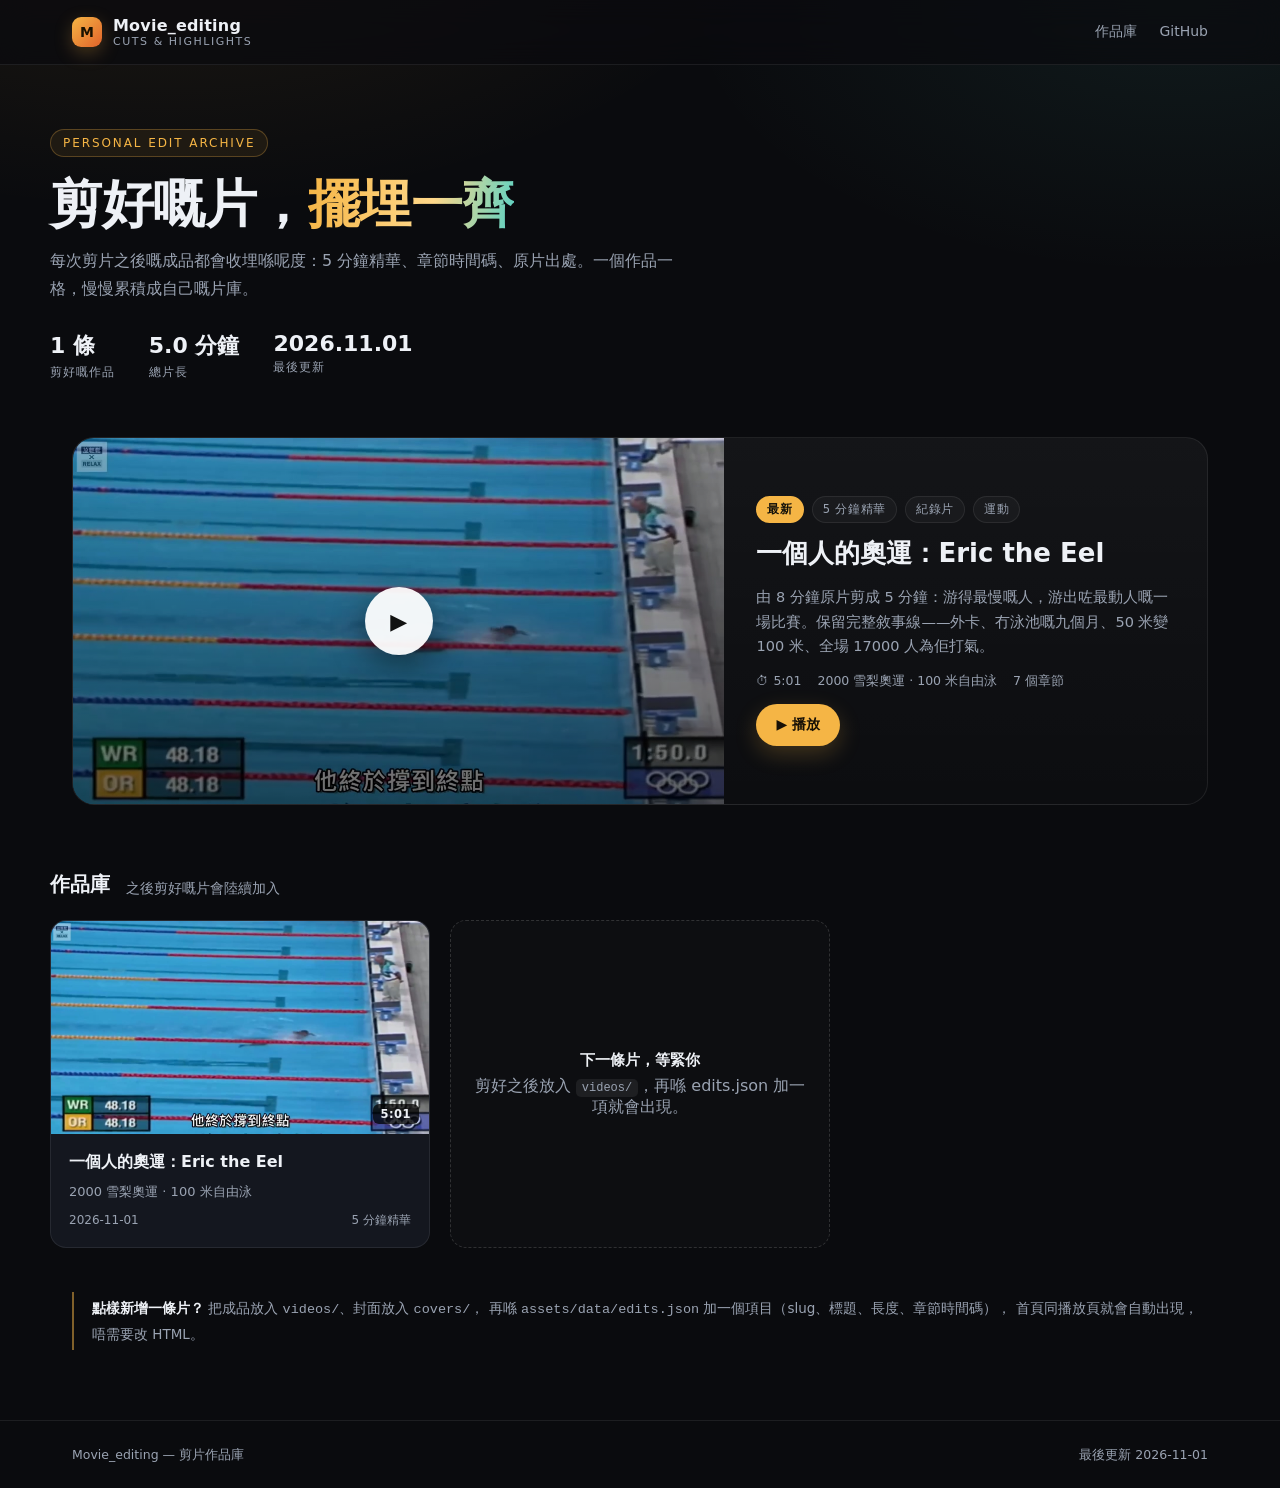
==== index.html @ 8bab9d91 "Movie_editing：剪片作品庫 + Eric the Eel 5 分鐘精華 - 由 8:07 原片剪成 5:01（18 段，落刀位對齊旁白／字幕句子） - 首頁：作品卡 + 精選大圖，資料由 " ====
<!DOCTYPE html>
<html lang="zh-Hant-HK">
<head>
<meta charset="utf-8">
<meta name="viewport" content="width=device-width, initial-scale=1">
<title>Movie_editing · 剪片作品庫</title>
<meta name="description" content="剪片作品庫：每次剪片之後嘅成品，5 分鐘精華、章節時間碼、原片出處。">
<link rel="preconnect" href="https://fonts.googleapis.com">
<link rel="icon" href="assets/favicon.svg" type="image/svg+xml">
<link rel="stylesheet" href="assets/css/site.css">
</head>
<body>

<header class="site">
  <div class="wrap site-inner">
    <a class="brand" href="index.html">
      <span class="logo">M</span>
      <span>Movie_editing<small>cuts &amp; highlights</small></span>
    </a>
    <nav class="site">
      <a href="#library">作品庫</a>
      <a href="https://github.com" id="repoLink" target="_blank" rel="noopener">GitHub</a>
    </nav>
  </div>
</header>

<main>
  <div class="wrap hero">
    <span class="eyebrow">Personal edit archive</span>
    <h1>剪好嘅片，<span>擺埋一齊</span></h1>
    <p class="lede" id="lede">每次剪片之後嘅成品都會收埋喺呢度。</p>
    <div class="hero-stats" id="stats"></div>
  </div>

  <div class="wrap">
    <div class="feature" id="feature"></div>
  </div>

  <section class="block wrap" id="library">
    <div class="block-head">
      <h3>作品庫</h3>
      <p id="libraryNote">按時間倒序排列</p>
    </div>
    <div class="cards" id="cards"></div>
  </section>

  <div class="wrap" style="padding-bottom:70px">
    <div class="notes">
      <b>點樣新增一條片？</b> 把成品放入 <code>videos/</code>、封面放入 <code>covers/</code>，
      再喺 <code>assets/data/edits.json</code> 加一個項目（slug、標題、長度、章節時間碼），
      首頁同播放頁就會自動出現，唔需要改 HTML。
    </div>
  </div>
</main>

<footer class="site">
  <div class="wrap">
    <span>Movie_editing — 剪片作品庫</span>
    <span id="updated"></span>
  </div>
</footer>

<script src="assets/js/app.js"></script>
</body>
</html>
---- assets/css/site.css ----
/* Movie_editing — 剪片作品庫 */
:root{
  --bg:#0a0b0e;
  --bg-2:#101218;
  --panel:#14171f;
  --panel-2:#1b1f29;
  --line:rgba(255,255,255,.08);
  --text:#eef1f6;
  --muted:#9aa3b2;
  --accent:#f5b545;
  --accent-2:#5ad1c4;
  --radius:16px;
}
*{box-sizing:border-box}
html,body{margin:0;padding:0}
body{
  background:
    radial-gradient(1100px 600px at 12% -10%, rgba(245,181,69,.10), transparent 60%),
    radial-gradient(900px 500px at 92% 0%, rgba(90,209,196,.08), transparent 55%),
    var(--bg);
  color:var(--text);
  font-family:"Noto Sans TC","PingFang TC","Hiragino Sans GB","Microsoft JhengHei",system-ui,-apple-system,"Segoe UI",sans-serif;
  -webkit-font-smoothing:antialiased;
  min-height:100vh;
}
a{color:inherit;text-decoration:none}
.wrap{max-width:1180px;margin:0 auto;padding:0 22px}

/* ---------- header ---------- */
header.site{
  position:sticky;top:0;z-index:40;
  backdrop-filter:blur(14px);
  background:rgba(10,11,14,.72);
  border-bottom:1px solid var(--line);
}
.site-inner{display:flex;align-items:center;gap:18px;height:64px}
.brand{display:flex;align-items:center;gap:11px;font-weight:700;letter-spacing:.2px}
.brand .logo{
  width:30px;height:30px;border-radius:9px;
  background:linear-gradient(135deg,var(--accent),#e0632a);
  display:grid;place-items:center;color:#191100;font-size:14px;font-weight:900;
  box-shadow:0 6px 18px rgba(245,181,69,.25);
}
.brand small{display:block;font-weight:400;font-size:11px;color:var(--muted);letter-spacing:.14em;text-transform:uppercase}
nav.site{margin-left:auto;display:flex;gap:22px;font-size:14px;color:var(--muted)}
nav.site a:hover{color:var(--text)}

/* ---------- hero ---------- */
.hero{padding:64px 0 30px}
.eyebrow{
  display:inline-flex;align-items:center;gap:8px;
  font-size:12px;letter-spacing:.16em;text-transform:uppercase;
  color:var(--accent);border:1px solid rgba(245,181,69,.28);
  background:rgba(245,181,69,.07);padding:6px 12px;border-radius:999px;
}
.hero h1{
  font-size:clamp(30px,5vw,52px);line-height:1.15;margin:18px 0 12px;
  letter-spacing:-.5px;font-weight:800;
}
.hero h1 span{background:linear-gradient(100deg,var(--accent),#ffd88a 60%,var(--accent-2));-webkit-background-clip:text;background-clip:text;color:transparent}
.hero p.lede{color:var(--muted);font-size:16px;line-height:1.75;max-width:62ch;margin:0}
.hero-stats{display:flex;gap:34px;margin-top:28px;flex-wrap:wrap}
.stat b{display:block;font-size:22px;font-weight:750}
.stat span{font-size:12px;color:var(--muted);letter-spacing:.08em}

/* ---------- featured ---------- */
.feature{
  margin:26px 0 10px;border:1px solid var(--line);border-radius:22px;overflow:hidden;
  background:linear-gradient(180deg,rgba(255,255,255,.045),rgba(255,255,255,.012));
}
.feature-grid{display:grid;grid-template-columns:1.35fr 1fr;gap:0}
.feature-media{position:relative;background:#000;aspect-ratio:16/9}
.feature-media img{width:100%;height:100%;object-fit:cover;display:block;opacity:.92}
.feature-media .play{
  position:absolute;inset:0;display:grid;place-items:center;cursor:pointer;
  background:linear-gradient(180deg,rgba(0,0,0,.05),rgba(0,0,0,.55));
  transition:background .2s;
}
.feature-media .play:hover{background:linear-gradient(180deg,rgba(0,0,0,0),rgba(0,0,0,.42))}
.play-btn{
  width:68px;height:68px;border-radius:50%;display:grid;place-items:center;
  background:rgba(255,255,255,.94);color:#111;font-size:22px;
  box-shadow:0 10px 34px rgba(0,0,0,.45);transition:transform .18s;
}
.feature-media .play:hover .play-btn{transform:scale(1.07)}
.feature-body{padding:30px 32px;display:flex;flex-direction:column;justify-content:center;gap:14px}
.tagrow{display:flex;gap:8px;flex-wrap:wrap}
.tag{
  font-size:11.5px;letter-spacing:.06em;padding:5px 10px;border-radius:999px;
  border:1px solid var(--line);color:var(--muted);background:rgba(255,255,255,.03);
}
.tag.hot{color:#12100a;background:var(--accent);border-color:transparent;font-weight:700}
.feature-body h2{font-size:26px;margin:0;line-height:1.3}
.feature-body p{margin:0;color:var(--muted);line-height:1.7;font-size:14.5px}
.meta-row{display:flex;gap:16px;font-size:12.5px;color:var(--muted);flex-wrap:wrap}
.btn{
  display:inline-flex;align-items:center;gap:9px;align-self:flex-start;
  background:var(--accent);color:#171006;font-weight:750;font-size:14px;
  padding:12px 20px;border-radius:999px;transition:transform .16s,box-shadow .16s;
  box-shadow:0 8px 22px rgba(245,181,69,.22);
}
.btn:hover{transform:translateY(-1px);box-shadow:0 12px 28px rgba(245,181,69,.3)}
.btn.ghost{background:transparent;color:var(--text);border:1px solid var(--line);box-shadow:none;font-weight:600}

/* ---------- grid ---------- */
section.block{padding:56px 0 10px}
.block-head{display:flex;align-items:flex-end;gap:16px;margin-bottom:22px;flex-wrap:wrap}
.block-head h3{font-size:20px;margin:0;font-weight:750}
.block-head p{margin:0;color:var(--muted);font-size:13.5px}
.cards{display:grid;grid-template-columns:repeat(auto-fill,minmax(290px,1fr));gap:20px}
.card{
  border:1px solid var(--line);border-radius:var(--radius);overflow:hidden;
  background:var(--panel);transition:transform .18s,border-color .18s;
  display:flex;flex-direction:column;
}
.card:hover{transform:translateY(-3px);border-color:rgba(245,181,69,.35)}
.card .thumb{position:relative;aspect-ratio:16/9;background:#000}
.card .thumb img{width:100%;height:100%;object-fit:cover;display:block}
.card .dur{
  position:absolute;right:10px;bottom:10px;font-size:11.5px;font-weight:700;
  background:rgba(0,0,0,.75);padding:3px 8px;border-radius:6px;letter-spacing:.04em;
}
.card .body{padding:16px 18px 18px;display:flex;flex-direction:column;gap:9px;flex:1}
.card h4{margin:0;font-size:16px;line-height:1.45}
.card .desc{margin:0;font-size:13px;color:var(--muted);line-height:1.6;flex:1}
.card .foot{display:flex;justify-content:space-between;align-items:center;font-size:12px;color:var(--muted)}
.placeholder{
  border:1px dashed rgba(255,255,255,.14);border-radius:var(--radius);
  display:grid;place-items:center;text-align:center;padding:34px 22px;color:var(--muted);
  background:rgba(255,255,255,.015);min-height:210px;
}
.placeholder b{display:block;color:var(--text);margin-bottom:6px;font-size:14.5px}
.placeholder code{background:rgba(255,255,255,.07);padding:2px 6px;border-radius:5px;font-size:12px}

/* ---------- watch page ---------- */
.watch{padding:30px 0 80px}
.player-shell{
  border:1px solid var(--line);border-radius:20px;overflow:hidden;background:#000;
  box-shadow:0 30px 70px rgba(0,0,0,.5);
}
video{width:100%;display:block;aspect-ratio:16/9;background:#000}
.watch-grid{display:grid;grid-template-columns:1fr 320px;gap:28px;margin-top:28px;align-items:start}
.watch-info h1{font-size:26px;margin:0 0 10px}
.watch-info p{color:var(--muted);line-height:1.75;font-size:14.5px}
.chapters{border:1px solid var(--line);border-radius:var(--radius);background:var(--panel);overflow:hidden;position:sticky;top:84px}
.chapters h5{margin:0;padding:14px 16px;font-size:12px;letter-spacing:.14em;text-transform:uppercase;color:var(--muted);border-bottom:1px solid var(--line)}
.chapters ol{list-style:none;margin:0;padding:6px}
.chapters li{
  display:flex;gap:12px;align-items:baseline;padding:10px 12px;border-radius:10px;
  cursor:pointer;font-size:13.5px;color:#cfd6e2;transition:background .14s;
}
.chapters li:hover{background:var(--panel-2)}
.chapters li.active{background:rgba(245,181,69,.13);color:#fff}
.chapters li .cthumb{width:54px;height:32px;object-fit:cover;border-radius:6px;flex:0 0 auto;opacity:.85}
.chapters li{align-items:center}
.chapters li .ts{font-variant-numeric:tabular-nums;color:var(--accent);font-size:12px;min-width:42px}
.notes{margin-top:34px;border-left:2px solid rgba(245,181,69,.5);padding:4px 0 4px 18px;color:var(--muted);font-size:13.5px;line-height:1.8}
.notes b{color:var(--text)}

footer.site{border-top:1px solid var(--line);padding:26px 0;color:var(--muted);font-size:12.5px}
footer.site .wrap{display:flex;justify-content:space-between;gap:14px;flex-wrap:wrap}

@media (max-width:900px){
  .feature-grid{grid-template-columns:1fr}
  .watch-grid{grid-template-columns:1fr}
  .chapters{position:static}
  .hero{padding:40px 0 18px}
  nav.site{display:none}
}
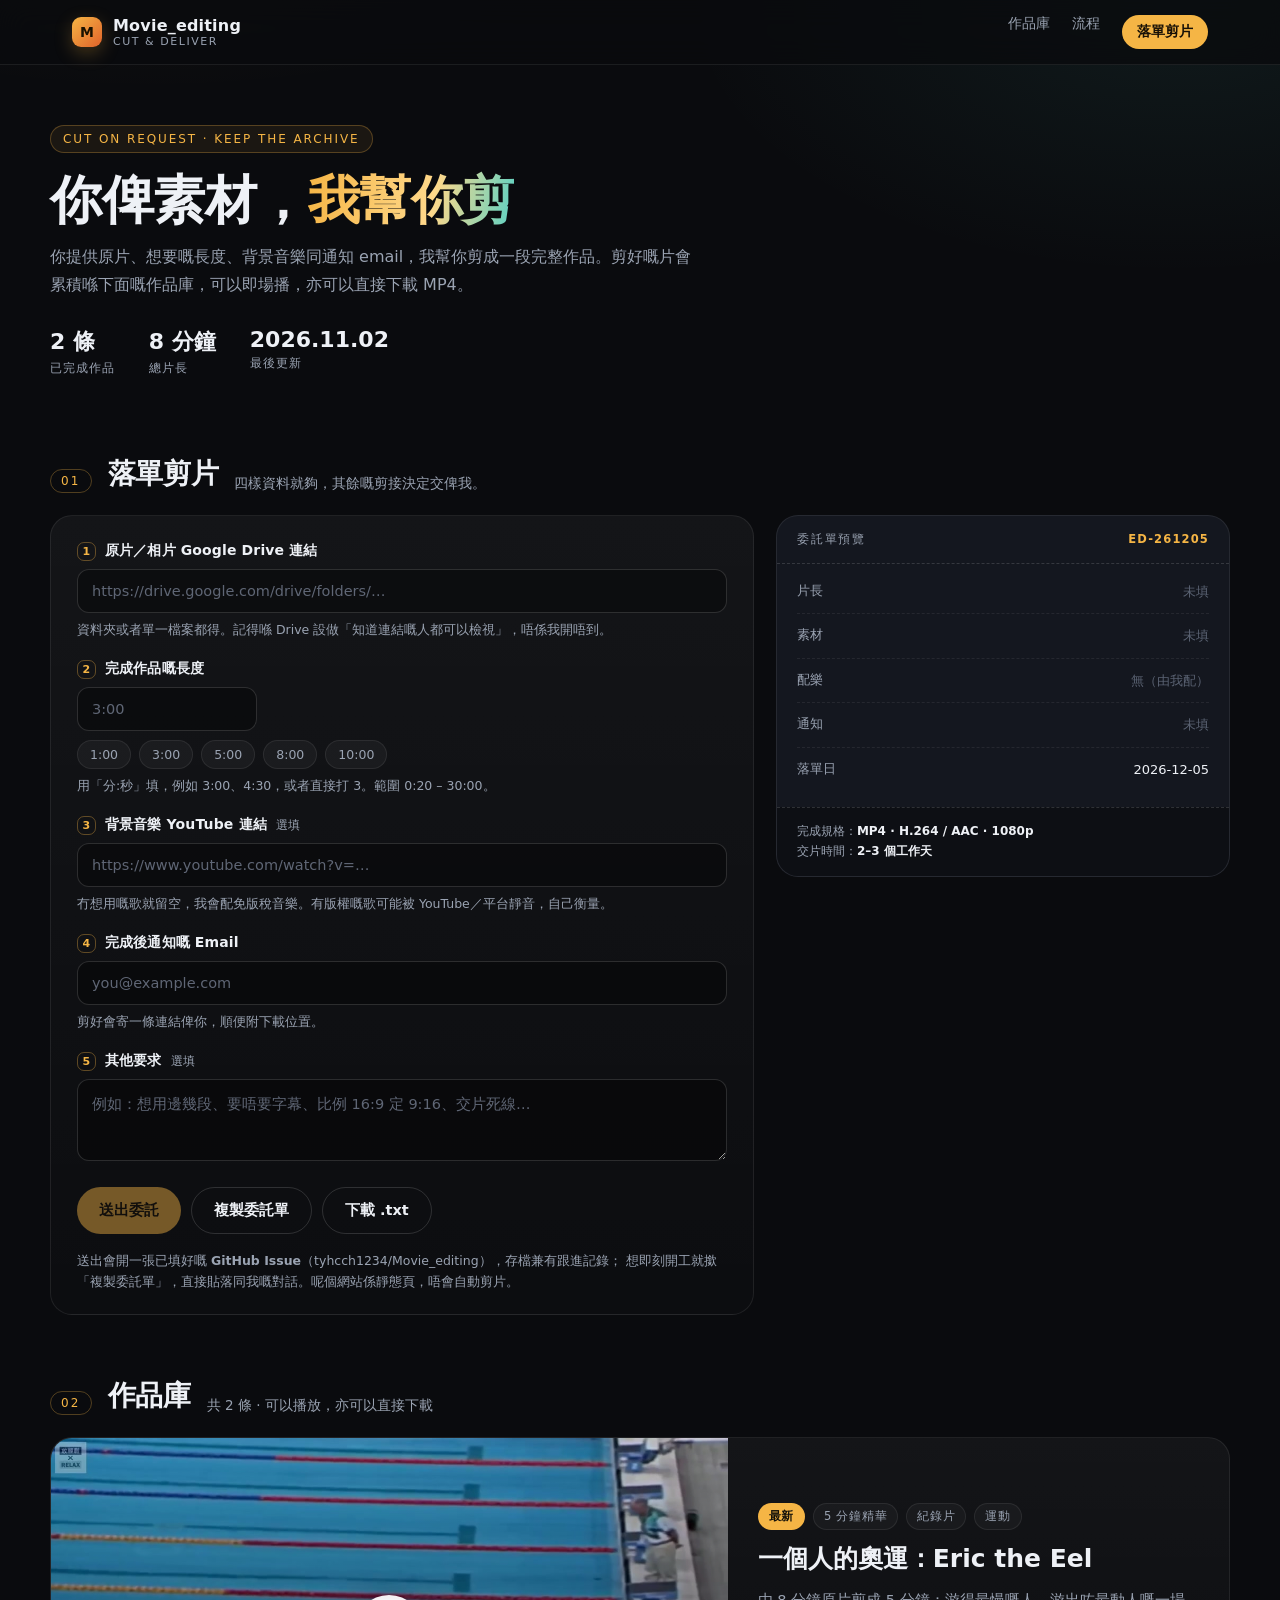
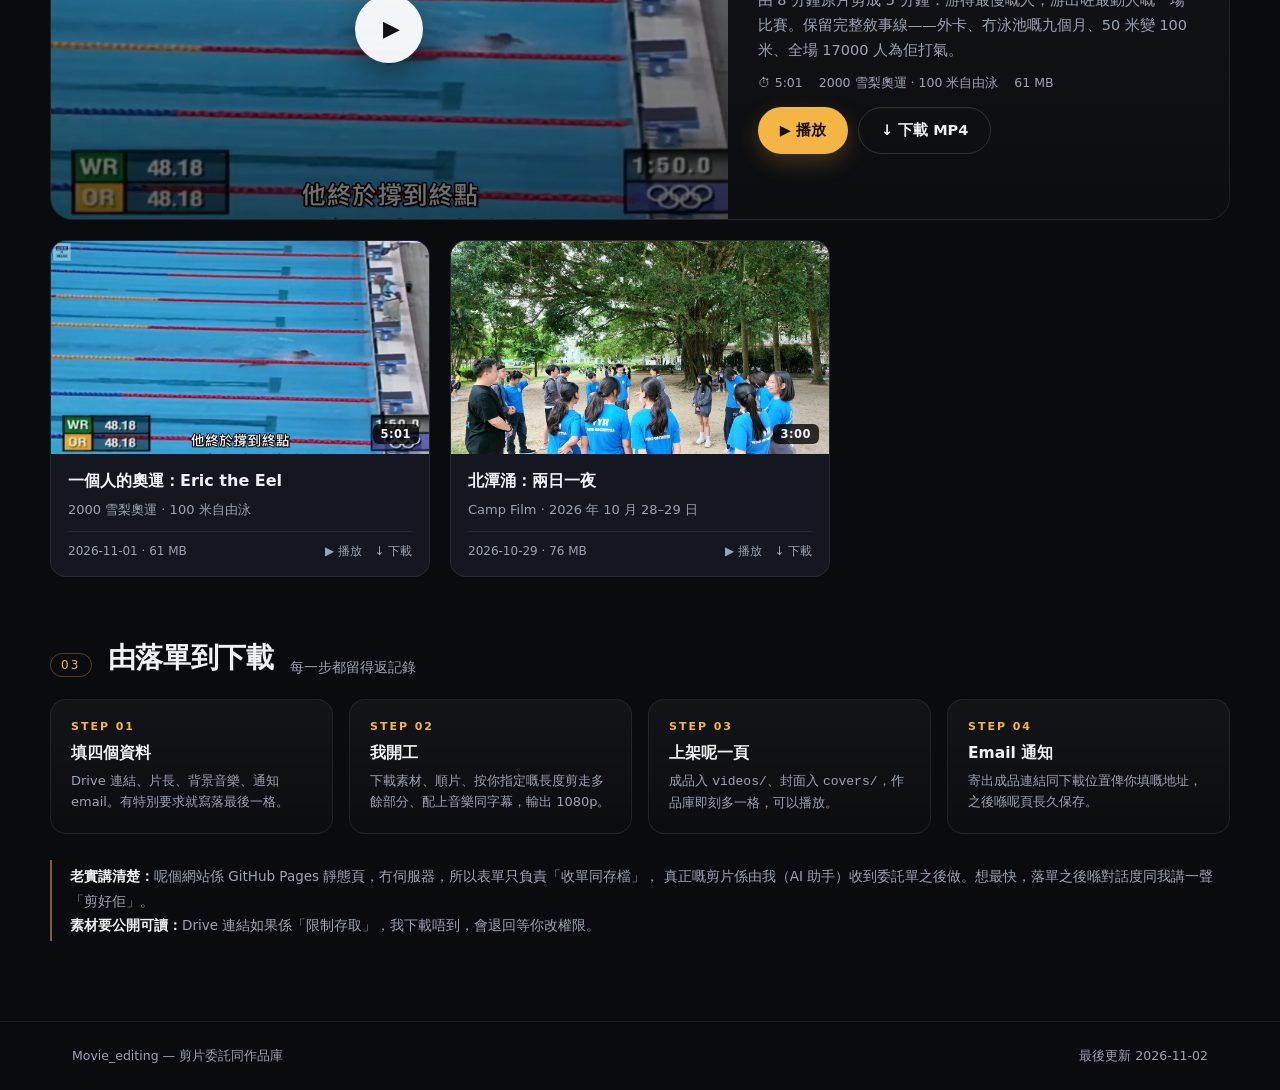
==== commit 6a30ad51: "Rebuild as a cut-request site: order form (Drive / length / BGM / email), archive with downloads - 首" ====
--- a/index.html
+++ b/index.html
@@ -3,9 +3,8 @@
 <head>
 <meta charset="utf-8">
 <meta name="viewport" content="width=device-width, initial-scale=1">
-<title>Movie_editing · 剪片作品庫</title>
-<meta name="description" content="剪片作品庫：每次剪片之後嘅成品，5 分鐘精華、章節時間碼、原片出處。">
-<link rel="preconnect" href="https://fonts.googleapis.com">
+<title>Movie_editing · 剪片委託同作品庫</title>
+<meta name="description" content="填四個資料就落單：原片 Google Drive 連結、想要嘅片長、背景音樂 YouTube 連結、通知 email。剪好嘅作品全部放喺呢度，即場播、直接下載。">
 <link rel="icon" href="assets/favicon.svg" type="image/svg+xml">
 <link rel="stylesheet" href="assets/css/site.css">
 </head>
@@ -15,51 +14,163 @@
   <div class="wrap site-inner">
     <a class="brand" href="index.html">
       <span class="logo">M</span>
-      <span>Movie_editing<small>cuts &amp; highlights</small></span>
+      <span>Movie_editing<small>cut &amp; deliver</small></span>
     </a>
     <nav class="site">
       <a href="#library">作品庫</a>
-      <a href="https://github.com" id="repoLink" target="_blank" rel="noopener">GitHub</a>
+      <a href="#how">流程</a>
+      <a class="cta" href="#request">落單剪片</a>
     </nav>
   </div>
 </header>
 
 <main>
   <div class="wrap hero">
-    <span class="eyebrow">Personal edit archive</span>
-    <h1>剪好嘅片，<span>擺埋一齊</span></h1>
-    <p class="lede" id="lede">每次剪片之後嘅成品都會收埋喺呢度。</p>
+    <span class="eyebrow">Cut on request · keep the archive</span>
+    <h1>你俾素材，<span>我幫你剪</span></h1>
+    <p class="lede" id="lede">你提供原片、想要嘅長度、背景音樂同通知 email，我幫你剪成一段完整作品。剪好嘅片會累積喺下面嘅作品庫，可以即場播，亦可以直接下載 MP4。</p>
     <div class="hero-stats" id="stats"></div>
   </div>
 
-  <div class="wrap">
-    <div class="feature" id="feature"></div>
-  </div>
+  <!-- ============ 1. 委託表單 ============ -->
+  <section class="block wrap" id="request">
+    <div class="block-head">
+      <span class="head-num">01</span>
+      <h2>落單剪片</h2>
+      <p>四樣資料就夠，其餘嘅剪接決定交俾我。</p>
+    </div>
 
+    <div class="order">
+      <form class="form-card" id="orderForm" novalidate>
+        <div class="field">
+          <label for="drive"><span class="num">1</span>原片／相片 Google Drive 連結</label>
+          <input type="url" id="drive" name="drive" inputmode="url" autocomplete="off"
+                 placeholder="https://drive.google.com/drive/folders/…">
+          <p class="hint" id="driveHint">資料夾或者單一檔案都得。記得喺 Drive 設做「知道連結嘅人都可以檢視」，唔係我開唔到。</p>
+        </div>
+
+        <div class="field">
+          <label for="duration"><span class="num">2</span>完成作品嘅長度</label>
+          <input type="text" id="duration" name="duration" inputmode="numeric"
+                 placeholder="3:00" autocomplete="off" style="max-width:180px">
+          <div class="chips" id="durChips">
+            <button type="button" class="chip" data-d="1:00">1:00</button>
+            <button type="button" class="chip" data-d="3:00">3:00</button>
+            <button type="button" class="chip" data-d="5:00">5:00</button>
+            <button type="button" class="chip" data-d="8:00">8:00</button>
+            <button type="button" class="chip" data-d="10:00">10:00</button>
+          </div>
+          <p class="hint" id="durHint">用「分:秒」填，例如 3:00、4:30，或者直接打 3。範圍 0:20 – 30:00。</p>
+        </div>
+
+        <div class="field">
+          <label for="music"><span class="num">3</span>背景音樂 YouTube 連結 <span class="opt">選填</span></label>
+          <input type="url" id="music" name="music" inputmode="url" autocomplete="off"
+                 placeholder="https://www.youtube.com/watch?v=…">
+          <p class="hint" id="musicHint">冇想用嘅歌就留空，我會配免版稅音樂。有版權嘅歌可能被 YouTube／平台靜音，自己衡量。</p>
+        </div>
+
+        <div class="field">
+          <label for="email"><span class="num">4</span>完成後通知嘅 Email</label>
+          <input type="email" id="email" name="email" inputmode="email" autocomplete="email"
+                 placeholder="you@example.com">
+          <p class="hint" id="emailHint">剪好會寄一條連結俾你，順便附下載位置。</p>
+        </div>
+
+        <div class="field">
+          <label for="notes"><span class="num">5</span>其他要求 <span class="opt">選填</span></label>
+          <textarea id="notes" name="notes" placeholder="例如：想用邊幾段、要唔要字幕、比例 16:9 定 9:16、交片死線…"></textarea>
+        </div>
+
+        <div class="form-actions">
+          <button class="btn" type="submit" id="submitBtn">送出委託</button>
+          <button class="btn ghost" type="button" id="copyBtn">複製委託單</button>
+          <button class="btn ghost" type="button" id="saveBtn">下載 .txt</button>
+        </div>
+        <p class="form-note" id="formNote">
+          送出會開一張已填好嘅 <b>GitHub Issue</b>（tyhcch1234/Movie_editing），存檔兼有跟進記錄；
+          想即刻開工就撳「複製委託單」，直接貼落同我嘅對話。呢個網站係靜態頁，唔會自動剪片。
+        </p>
+      </form>
+
+      <aside class="ticket" aria-live="polite">
+        <div class="ticket-head"><span>委託單預覽</span><b id="ticketNo">—</b></div>
+        <div class="ticket-body">
+          <div class="trow"><span class="k">片長</span><span class="v empty" id="tDur">未填</span></div>
+          <div class="trow"><span class="k">素材</span><span class="v empty" id="tDrive">未填</span></div>
+          <div class="trow"><span class="k">配樂</span><span class="v empty" id="tMusic">未填</span></div>
+          <div class="trow"><span class="k">通知</span><span class="v empty" id="tEmail">未填</span></div>
+          <div class="trow"><span class="k">落單日</span><span class="v" id="tDate">—</span></div>
+        </div>
+        <div class="ticket-foot" id="ticketFoot">
+          完成規格：<b>MP4 · H.264 / AAC · 1080p</b><br>
+          交片時間：<b>2–3 個工作天</b>
+        </div>
+      </aside>
+    </div>
+  </section>
+
+  <!-- ============ 2. 作品庫 ============ -->
   <section class="block wrap" id="library">
     <div class="block-head">
-      <h3>作品庫</h3>
-      <p id="libraryNote">按時間倒序排列</p>
+      <span class="head-num">02</span>
+      <h2>作品庫</h2>
+      <p id="libraryNote">剪好嘅片會累積喺度</p>
     </div>
-    <div class="cards" id="cards"></div>
+    <div class="feature" id="feature"></div>
+    <div class="cards" id="cards" style="margin-top:20px"></div>
   </section>
 
-  <div class="wrap" style="padding-bottom:70px">
+  <!-- ============ 3. 流程 ============ -->
+  <section class="block wrap" id="how">
+    <div class="block-head">
+      <span class="head-num">03</span>
+      <h2>由落單到下載</h2>
+      <p>每一步都留得返記錄</p>
+    </div>
+    <div class="steps">
+      <div class="step">
+        <div class="n">STEP 01</div>
+        <h4>填四個資料</h4>
+        <p>Drive 連結、片長、背景音樂、通知 email。有特別要求就寫落最後一格。</p>
+      </div>
+      <div class="step">
+        <div class="n">STEP 02</div>
+        <h4>我開工</h4>
+        <p>下載素材、順片、按你指定嘅長度剪走多餘部分、配上音樂同字幕，輸出 1080p。</p>
+      </div>
+      <div class="step">
+        <div class="n">STEP 03</div>
+        <h4>上架呢一頁</h4>
+        <p>成品入 <code>videos/</code>、封面入 <code>covers/</code>，作品庫即刻多一格，可以播放。</p>
+      </div>
+      <div class="step">
+        <div class="n">STEP 04</div>
+        <h4>Email 通知</h4>
+        <p>寄出成品連結同下載位置俾你填嘅地址，之後喺呢頁長久保存。</p>
+      </div>
+    </div>
+
     <div class="notes">
-      <b>點樣新增一條片？</b> 把成品放入 <code>videos/</code>、封面放入 <code>covers/</code>，
-      再喺 <code>assets/data/edits.json</code> 加一個項目（slug、標題、長度、章節時間碼），
-      首頁同播放頁就會自動出現，唔需要改 HTML。
+      <b>老實講清楚：</b>呢個網站係 GitHub Pages 靜態頁，冇伺服器，所以表單只負責「收單同存檔」，
+      真正嘅剪片係由我（AI 助手）收到委託單之後做。想最快，落單之後喺對話度同我講一聲「剪好佢」。
+      <br><b>素材要公開可讀：</b>Drive 連結如果係「限制存取」，我下載唔到，會退回等你改權限。
     </div>
-  </div>
+  </section>
+
+  <div class="wrap" style="padding-bottom:70px"></div>
 </main>
 
 <footer class="site">
   <div class="wrap">
-    <span>Movie_editing — 剪片作品庫</span>
+    <span>Movie_editing — 剪片委託同作品庫</span>
     <span id="updated"></span>
   </div>
 </footer>
 
+<div class="toast" id="toast"></div>
+
 <script src="assets/js/app.js"></script>
+<script src="assets/js/order.js"></script>
 </body>
 </html>
--- a/assets/css/site.css
+++ b/assets/css/site.css
@@ -1,18 +1,22 @@
-/* Movie_editing — 剪片作品庫 */
+/* Movie_editing — 剪片委託 + 作品庫 */
 :root{
   --bg:#0a0b0e;
   --bg-2:#101218;
   --panel:#14171f;
   --panel-2:#1b1f29;
   --line:rgba(255,255,255,.08);
+  --line-2:rgba(255,255,255,.14);
   --text:#eef1f6;
   --muted:#9aa3b2;
   --accent:#f5b545;
   --accent-2:#5ad1c4;
+  --danger:#ff7a6b;
+  --ok:#6fd39a;
   --radius:16px;
 }
 *{box-sizing:border-box}
 html,body{margin:0;padding:0}
+html{scroll-behavior:smooth}
 body{
   background:
     radial-gradient(1100px 600px at 12% -10%, rgba(245,181,69,.10), transparent 60%),
@@ -25,12 +29,13 @@
 }
 a{color:inherit;text-decoration:none}
 .wrap{max-width:1180px;margin:0 auto;padding:0 22px}
+::selection{background:rgba(245,181,69,.3)}
 
 /* ---------- header ---------- */
 header.site{
   position:sticky;top:0;z-index:40;
   backdrop-filter:blur(14px);
-  background:rgba(10,11,14,.72);
+  background:rgba(10,11,14,.78);
   border-bottom:1px solid var(--line);
 }
 .site-inner{display:flex;align-items:center;gap:18px;height:64px}
@@ -44,9 +49,13 @@
 .brand small{display:block;font-weight:400;font-size:11px;color:var(--muted);letter-spacing:.14em;text-transform:uppercase}
 nav.site{margin-left:auto;display:flex;gap:22px;font-size:14px;color:var(--muted)}
 nav.site a:hover{color:var(--text)}
+nav.site a.cta{
+  color:#171006;background:var(--accent);font-weight:700;
+  padding:8px 15px;border-radius:999px;
+}
 
 /* ---------- hero ---------- */
-.hero{padding:64px 0 30px}
+.hero{padding:60px 0 26px}
 .eyebrow{
   display:inline-flex;align-items:center;gap:8px;
   font-size:12px;letter-spacing:.16em;text-transform:uppercase;
@@ -58,112 +67,241 @@
   letter-spacing:-.5px;font-weight:800;
 }
 .hero h1 span{background:linear-gradient(100deg,var(--accent),#ffd88a 60%,var(--accent-2));-webkit-background-clip:text;background-clip:text;color:transparent}
-.hero p.lede{color:var(--muted);font-size:16px;line-height:1.75;max-width:62ch;margin:0}
+.hero p.lede{color:var(--muted);font-size:16px;line-height:1.75;max-width:64ch;margin:0}
 .hero-stats{display:flex;gap:34px;margin-top:28px;flex-wrap:wrap}
 .stat b{display:block;font-size:22px;font-weight:750}
 .stat span{font-size:12px;color:var(--muted);letter-spacing:.08em}
 
+/* ---------- section heads ---------- */
+section.block{padding:52px 0 10px;scroll-margin-top:80px}
+.block-head{display:flex;align-items:flex-end;gap:16px;margin-bottom:22px;flex-wrap:wrap}
+.block-head h2{font-size:clamp(22px,3vw,28px);margin:0;font-weight:780;letter-spacing:-.3px}
+.block-head p{margin:0;color:var(--muted);font-size:13.5px}
+.head-num{
+  font-size:12px;letter-spacing:.18em;color:var(--accent);
+  border:1px solid rgba(245,181,69,.3);border-radius:999px;padding:4px 10px;
+}
+
+/* ---------- order form ---------- */
+.order{display:grid;grid-template-columns:1.55fr 1fr;gap:22px;align-items:start}
+.form-card{
+  border:1px solid var(--line);border-radius:22px;
+  background:linear-gradient(180deg,rgba(255,255,255,.045),rgba(255,255,255,.012));
+  padding:26px 26px 22px;
+}
+.field{margin-bottom:20px}
+.field:last-of-type{margin-bottom:6px}
+.field > label{
+  display:flex;align-items:baseline;gap:9px;
+  font-size:14px;font-weight:650;margin-bottom:8px;letter-spacing:.01em;
+}
+.field .num{
+  font-size:11px;font-weight:800;color:var(--accent);
+  border:1px solid rgba(245,181,69,.35);border-radius:7px;
+  width:19px;height:19px;display:inline-grid;place-items:center;flex:0 0 auto;
+}
+.field .opt{font-size:11.5px;color:var(--muted);font-weight:400;letter-spacing:.06em}
+.field .hint{font-size:12.5px;color:var(--muted);line-height:1.6;margin:7px 0 0}
+.field .hint.err{color:var(--danger)}
+.field .hint.ok{color:var(--ok)}
+input[type=text],input[type=email],input[type=url],textarea{
+  width:100%;font:inherit;font-size:14.5px;color:var(--text);
+  background:rgba(0,0,0,.35);border:1px solid var(--line-2);
+  border-radius:12px;padding:13px 14px;outline:none;
+  transition:border-color .15s,box-shadow .15s,background .15s;
+}
+input::placeholder,textarea::placeholder{color:#5f6675}
+input:focus,textarea:focus{
+  border-color:rgba(245,181,69,.65);
+  box-shadow:0 0 0 3px rgba(245,181,69,.13);background:rgba(0,0,0,.5);
+}
+input.invalid,textarea.invalid{border-color:rgba(255,122,107,.6)}
+textarea{resize:vertical;min-height:82px;line-height:1.6}
+.chips{display:flex;gap:8px;flex-wrap:wrap;margin-top:9px}
+.chip{
+  font:inherit;font-size:12.5px;color:var(--muted);cursor:pointer;
+  background:rgba(255,255,255,.04);border:1px solid var(--line);
+  border-radius:999px;padding:6px 12px;transition:.15s;
+}
+.chip:hover{color:var(--text);border-color:rgba(245,181,69,.4)}
+.chip.on{color:#171006;background:var(--accent);border-color:transparent;font-weight:700}
+
+.form-actions{display:flex;gap:10px;flex-wrap:wrap;margin-top:22px}
+.btn{
+  display:inline-flex;align-items:center;justify-content:center;gap:9px;
+  font:inherit;font-size:14.5px;font-weight:750;cursor:pointer;
+  background:var(--accent);color:#171006;border:0;
+  padding:13px 22px;border-radius:999px;
+  transition:transform .16s,box-shadow .16s,opacity .16s;
+  box-shadow:0 8px 22px rgba(245,181,69,.22);
+}
+.btn:hover{transform:translateY(-1px);box-shadow:0 12px 28px rgba(245,181,69,.3)}
+.btn:disabled{opacity:.45;cursor:not-allowed;transform:none;box-shadow:none}
+.btn.ghost{background:transparent;color:var(--text);border:1px solid var(--line-2);box-shadow:none;font-weight:600}
+.btn.ghost:hover{border-color:rgba(245,181,69,.45);background:rgba(255,255,255,.03)}
+.form-note{font-size:12.5px;color:var(--muted);line-height:1.7;margin:16px 0 0}
+.form-note a{color:var(--accent-2);border-bottom:1px solid rgba(90,209,196,.35)}
+
+/* ---------- ticket preview ---------- */
+.ticket{
+  position:sticky;top:88px;
+  border:1px solid var(--line);border-radius:22px;overflow:hidden;
+  background:var(--panel);
+}
+.ticket-head{
+  padding:16px 20px;border-bottom:1px dashed var(--line-2);
+  display:flex;justify-content:space-between;align-items:center;
+  font-size:11.5px;letter-spacing:.16em;text-transform:uppercase;color:var(--muted);
+}
+.ticket-head b{color:var(--accent);letter-spacing:.1em}
+.ticket-body{padding:6px 20px 16px}
+.trow{
+  display:flex;justify-content:space-between;gap:14px;
+  padding:12px 0;border-bottom:1px dashed rgba(255,255,255,.07);
+  font-size:13px;
+}
+.trow:last-child{border-bottom:0}
+.trow .k{color:var(--muted);flex:0 0 auto}
+.trow .v{text-align:right;word-break:break-all;line-height:1.5;max-width:62%}
+.trow .v.empty{color:#5a6272}
+.trow .v.good{color:var(--ok)}
+.ticket-foot{
+  padding:14px 20px;background:rgba(0,0,0,.35);border-top:1px dashed var(--line-2);
+  font-size:12px;color:var(--muted);line-height:1.65;
+}
+.ticket-foot b{color:var(--text)}
+
+/* ---------- toast ---------- */
+.toast{
+  position:fixed;left:50%;bottom:26px;transform:translate(-50%,18px);
+  background:#161a22;border:1px solid rgba(245,181,69,.4);
+  color:var(--text);font-size:13.5px;padding:12px 18px;border-radius:12px;
+  box-shadow:0 18px 40px rgba(0,0,0,.55);opacity:0;pointer-events:none;
+  transition:opacity .22s,transform .22s;z-index:80;max-width:calc(100% - 32px);
+}
+.toast.show{opacity:1;transform:translate(-50%,0)}
+
 /* ---------- featured ---------- */
 .feature{
-  margin:26px 0 10px;border:1px solid var(--line);border-radius:22px;overflow:hidden;
+  margin:22px 0 6px;border:1px solid var(--line);border-radius:22px;overflow:hidden;
   background:linear-gradient(180deg,rgba(255,255,255,.045),rgba(255,255,255,.012));
 }
 .feature-grid{display:grid;grid-template-columns:1.35fr 1fr;gap:0}
-.feature-media{position:relative;background:#000;aspect-ratio:16/9}
+.feature-media{position:relative;background:#000;aspect-ratio:16/9;display:block}
 .feature-media img{width:100%;height:100%;object-fit:cover;display:block;opacity:.92}
 .feature-media .play{
-  position:absolute;inset:0;display:grid;place-items:center;cursor:pointer;
+  position:absolute;inset:0;display:grid;place-items:center;
   background:linear-gradient(180deg,rgba(0,0,0,.05),rgba(0,0,0,.55));
   transition:background .2s;
 }
-.feature-media .play:hover{background:linear-gradient(180deg,rgba(0,0,0,0),rgba(0,0,0,.42))}
+.feature-media:hover .play{background:linear-gradient(180deg,rgba(0,0,0,0),rgba(0,0,0,.42))}
 .play-btn{
   width:68px;height:68px;border-radius:50%;display:grid;place-items:center;
-  background:rgba(255,255,255,.94);color:#111;font-size:22px;
+  background:rgba(255,255,255,.94);color:#111;font-size:22px;padding-left:4px;
   box-shadow:0 10px 34px rgba(0,0,0,.45);transition:transform .18s;
 }
-.feature-media .play:hover .play-btn{transform:scale(1.07)}
-.feature-body{padding:30px 32px;display:flex;flex-direction:column;justify-content:center;gap:14px}
+.feature-media:hover .play-btn{transform:scale(1.07)}
+.feature-body{padding:28px 30px;display:flex;flex-direction:column;justify-content:center;gap:13px}
 .tagrow{display:flex;gap:8px;flex-wrap:wrap}
 .tag{
   font-size:11.5px;letter-spacing:.06em;padding:5px 10px;border-radius:999px;
   border:1px solid var(--line);color:var(--muted);background:rgba(255,255,255,.03);
 }
 .tag.hot{color:#12100a;background:var(--accent);border-color:transparent;font-weight:700}
-.feature-body h2{font-size:26px;margin:0;line-height:1.3}
+.feature-body h3{font-size:25px;margin:0;line-height:1.3}
 .feature-body p{margin:0;color:var(--muted);line-height:1.7;font-size:14.5px}
 .meta-row{display:flex;gap:16px;font-size:12.5px;color:var(--muted);flex-wrap:wrap}
-.btn{
-  display:inline-flex;align-items:center;gap:9px;align-self:flex-start;
-  background:var(--accent);color:#171006;font-weight:750;font-size:14px;
-  padding:12px 20px;border-radius:999px;transition:transform .16s,box-shadow .16s;
-  box-shadow:0 8px 22px rgba(245,181,69,.22);
-}
-.btn:hover{transform:translateY(-1px);box-shadow:0 12px 28px rgba(245,181,69,.3)}
-.btn.ghost{background:transparent;color:var(--text);border:1px solid var(--line);box-shadow:none;font-weight:600}
-
-/* ---------- grid ---------- */
-section.block{padding:56px 0 10px}
-.block-head{display:flex;align-items:flex-end;gap:16px;margin-bottom:22px;flex-wrap:wrap}
-.block-head h3{font-size:20px;margin:0;font-weight:750}
-.block-head p{margin:0;color:var(--muted);font-size:13.5px}
-.cards{display:grid;grid-template-columns:repeat(auto-fill,minmax(290px,1fr));gap:20px}
+.feature-actions{display:flex;gap:10px;flex-wrap:wrap;margin-top:2px}
+
+/* ---------- cards ---------- */
+.cards{display:grid;grid-template-columns:repeat(auto-fill,minmax(300px,1fr));gap:20px}
 .card{
   border:1px solid var(--line);border-radius:var(--radius);overflow:hidden;
   background:var(--panel);transition:transform .18s,border-color .18s;
   display:flex;flex-direction:column;
 }
 .card:hover{transform:translateY(-3px);border-color:rgba(245,181,69,.35)}
-.card .thumb{position:relative;aspect-ratio:16/9;background:#000}
+.card .thumb{position:relative;aspect-ratio:16/9;background:#000;display:block}
 .card .thumb img{width:100%;height:100%;object-fit:cover;display:block}
 .card .dur{
   position:absolute;right:10px;bottom:10px;font-size:11.5px;font-weight:700;
-  background:rgba(0,0,0,.75);padding:3px 8px;border-radius:6px;letter-spacing:.04em;
-}
-.card .body{padding:16px 18px 18px;display:flex;flex-direction:column;gap:9px;flex:1}
+  background:rgba(0,0,0,.78);padding:3px 8px;border-radius:6px;letter-spacing:.04em;
+}
+.card .body{padding:15px 17px 16px;display:flex;flex-direction:column;gap:8px;flex:1}
 .card h4{margin:0;font-size:16px;line-height:1.45}
 .card .desc{margin:0;font-size:13px;color:var(--muted);line-height:1.6;flex:1}
-.card .foot{display:flex;justify-content:space-between;align-items:center;font-size:12px;color:var(--muted)}
+.card .foot{
+  display:flex;justify-content:space-between;align-items:center;gap:10px;
+  font-size:12px;color:var(--muted);border-top:1px solid var(--line);padding-top:11px;margin-top:2px;
+}
+.card .foot .acts{display:flex;gap:12px}
+.card .foot a{color:var(--muted);transition:color .15s;display:inline-flex;align-items:center;gap:4px}
+.card .foot a:hover{color:var(--accent)}
 .placeholder{
   border:1px dashed rgba(255,255,255,.14);border-radius:var(--radius);
   display:grid;place-items:center;text-align:center;padding:34px 22px;color:var(--muted);
   background:rgba(255,255,255,.015);min-height:210px;
 }
 .placeholder b{display:block;color:var(--text);margin-bottom:6px;font-size:14.5px}
-.placeholder code{background:rgba(255,255,255,.07);padding:2px 6px;border-radius:5px;font-size:12px}
+
+/* ---------- steps ---------- */
+.steps{display:grid;grid-template-columns:repeat(auto-fit,minmax(220px,1fr));gap:16px;margin-top:4px}
+.step{
+  border:1px solid var(--line);border-radius:var(--radius);padding:20px;
+  background:linear-gradient(180deg,rgba(255,255,255,.04),rgba(255,255,255,.01));
+}
+.step .n{
+  font-size:11px;letter-spacing:.18em;color:var(--accent);font-weight:700;
+}
+.step h4{margin:10px 0 6px;font-size:15.5px}
+.step p{margin:0;font-size:13px;color:var(--muted);line-height:1.65}
+.notes{
+  margin-top:26px;border-left:2px solid rgba(245,181,69,.5);
+  padding:4px 0 4px 18px;color:var(--muted);font-size:13.5px;line-height:1.8;
+}
+.notes b{color:var(--text)}
+.notes code{background:rgba(255,255,255,.07);padding:2px 6px;border-radius:5px;font-size:12px}
 
 /* ---------- watch page ---------- */
-.watch{padding:30px 0 80px}
+.watch{padding:28px 0 80px}
 .player-shell{
   border:1px solid var(--line);border-radius:20px;overflow:hidden;background:#000;
   box-shadow:0 30px 70px rgba(0,0,0,.5);
 }
 video{width:100%;display:block;aspect-ratio:16/9;background:#000}
-.watch-grid{display:grid;grid-template-columns:1fr 320px;gap:28px;margin-top:28px;align-items:start}
+.watch-bar{
+  display:flex;justify-content:space-between;align-items:center;gap:14px;
+  flex-wrap:wrap;margin-top:14px;font-size:12.5px;color:var(--muted);
+}
+.watch-grid{display:grid;grid-template-columns:1fr 320px;gap:28px;margin-top:24px;align-items:start}
 .watch-info h1{font-size:26px;margin:0 0 10px}
 .watch-info p{color:var(--muted);line-height:1.75;font-size:14.5px}
 .chapters{border:1px solid var(--line);border-radius:var(--radius);background:var(--panel);overflow:hidden;position:sticky;top:84px}
 .chapters h5{margin:0;padding:14px 16px;font-size:12px;letter-spacing:.14em;text-transform:uppercase;color:var(--muted);border-bottom:1px solid var(--line)}
 .chapters ol{list-style:none;margin:0;padding:6px}
 .chapters li{
-  display:flex;gap:12px;align-items:baseline;padding:10px 12px;border-radius:10px;
+  display:flex;gap:12px;align-items:center;padding:10px 12px;border-radius:10px;
   cursor:pointer;font-size:13.5px;color:#cfd6e2;transition:background .14s;
 }
 .chapters li:hover{background:var(--panel-2)}
 .chapters li.active{background:rgba(245,181,69,.13);color:#fff}
 .chapters li .cthumb{width:54px;height:32px;object-fit:cover;border-radius:6px;flex:0 0 auto;opacity:.85}
-.chapters li{align-items:center}
 .chapters li .ts{font-variant-numeric:tabular-nums;color:var(--accent);font-size:12px;min-width:42px}
-.notes{margin-top:34px;border-left:2px solid rgba(245,181,69,.5);padding:4px 0 4px 18px;color:var(--muted);font-size:13.5px;line-height:1.8}
-.notes b{color:var(--text)}
 
 footer.site{border-top:1px solid var(--line);padding:26px 0;color:var(--muted);font-size:12.5px}
 footer.site .wrap{display:flex;justify-content:space-between;gap:14px;flex-wrap:wrap}
 
 @media (max-width:900px){
+  .order{grid-template-columns:1fr}
+  .ticket{position:static}
   .feature-grid{grid-template-columns:1fr}
   .watch-grid{grid-template-columns:1fr}
   .chapters{position:static}
-  .hero{padding:40px 0 18px}
+  .hero{padding:38px 0 16px}
   nav.site{display:none}
-}
+  section.block{padding:40px 0 6px}
+}
+@media (max-width:520px){
+  .form-card{padding:20px 18px}
+  .hero-stats{gap:24px}
+}
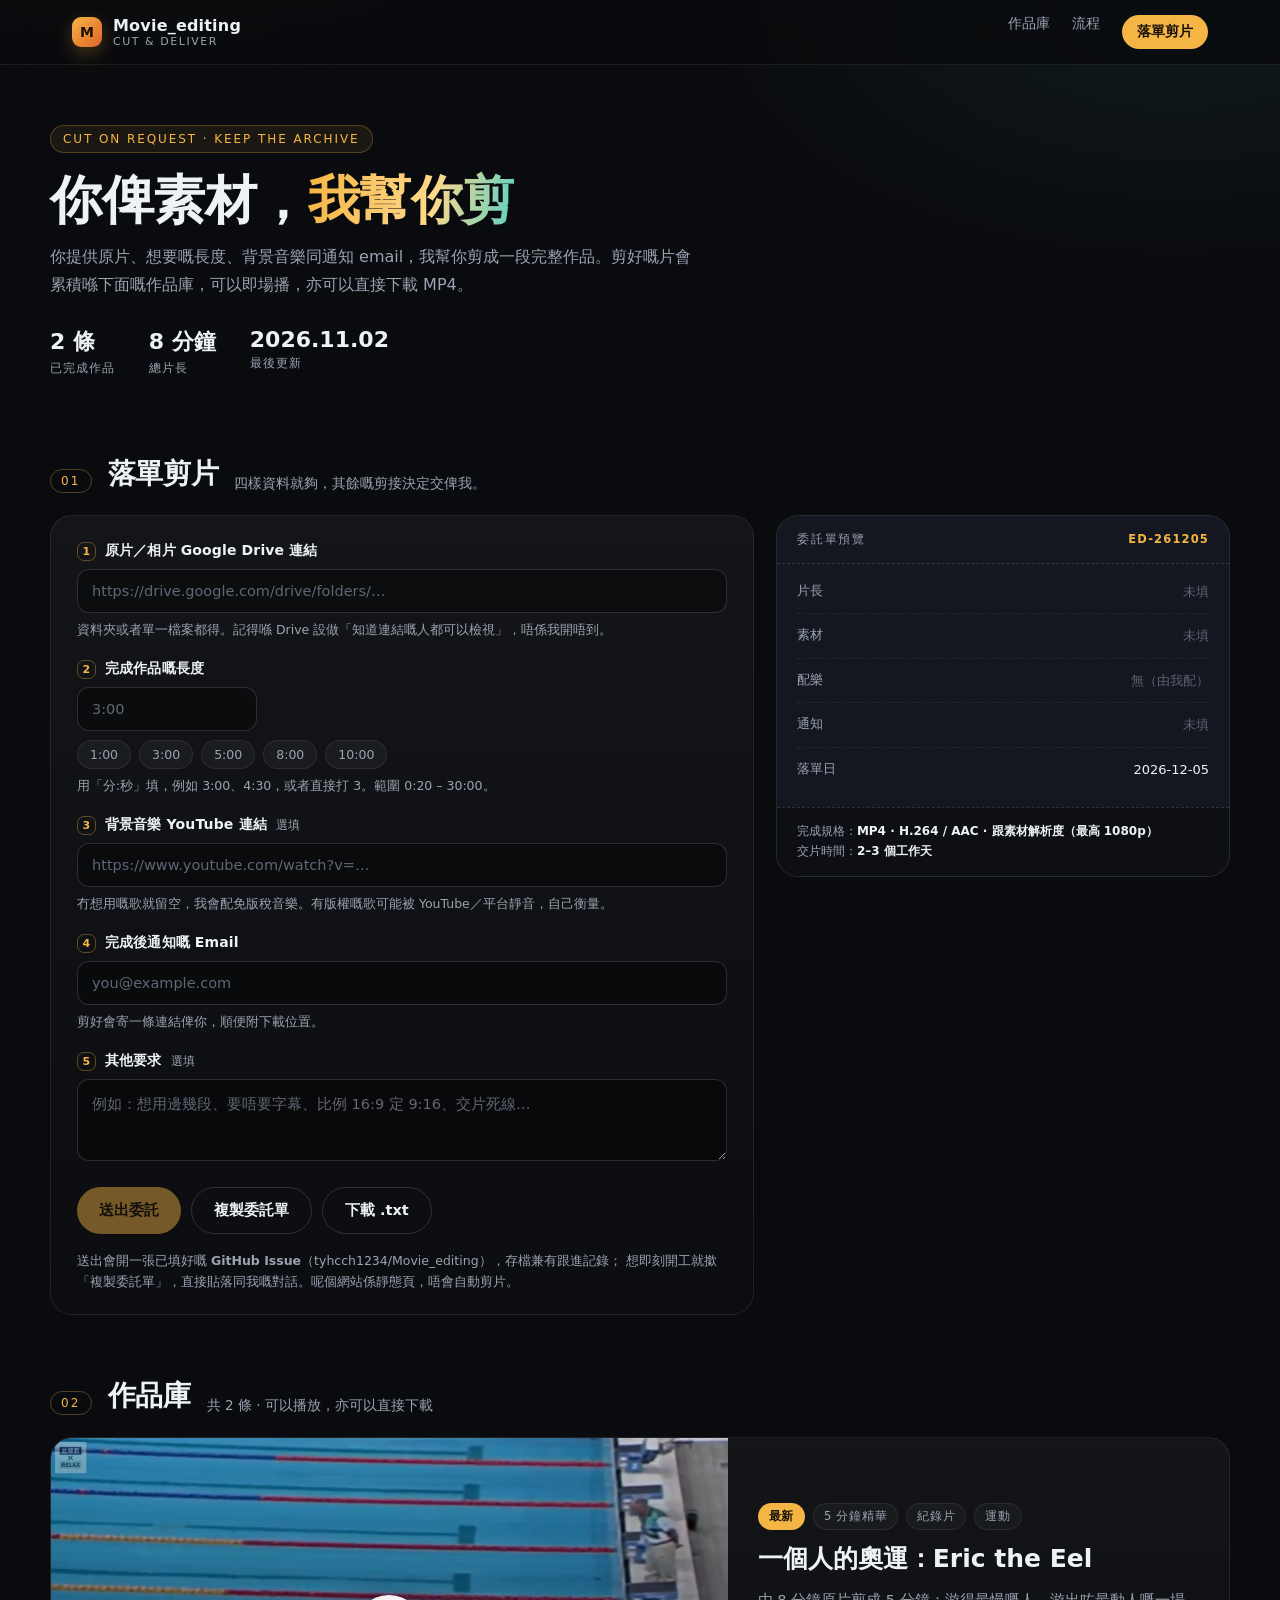
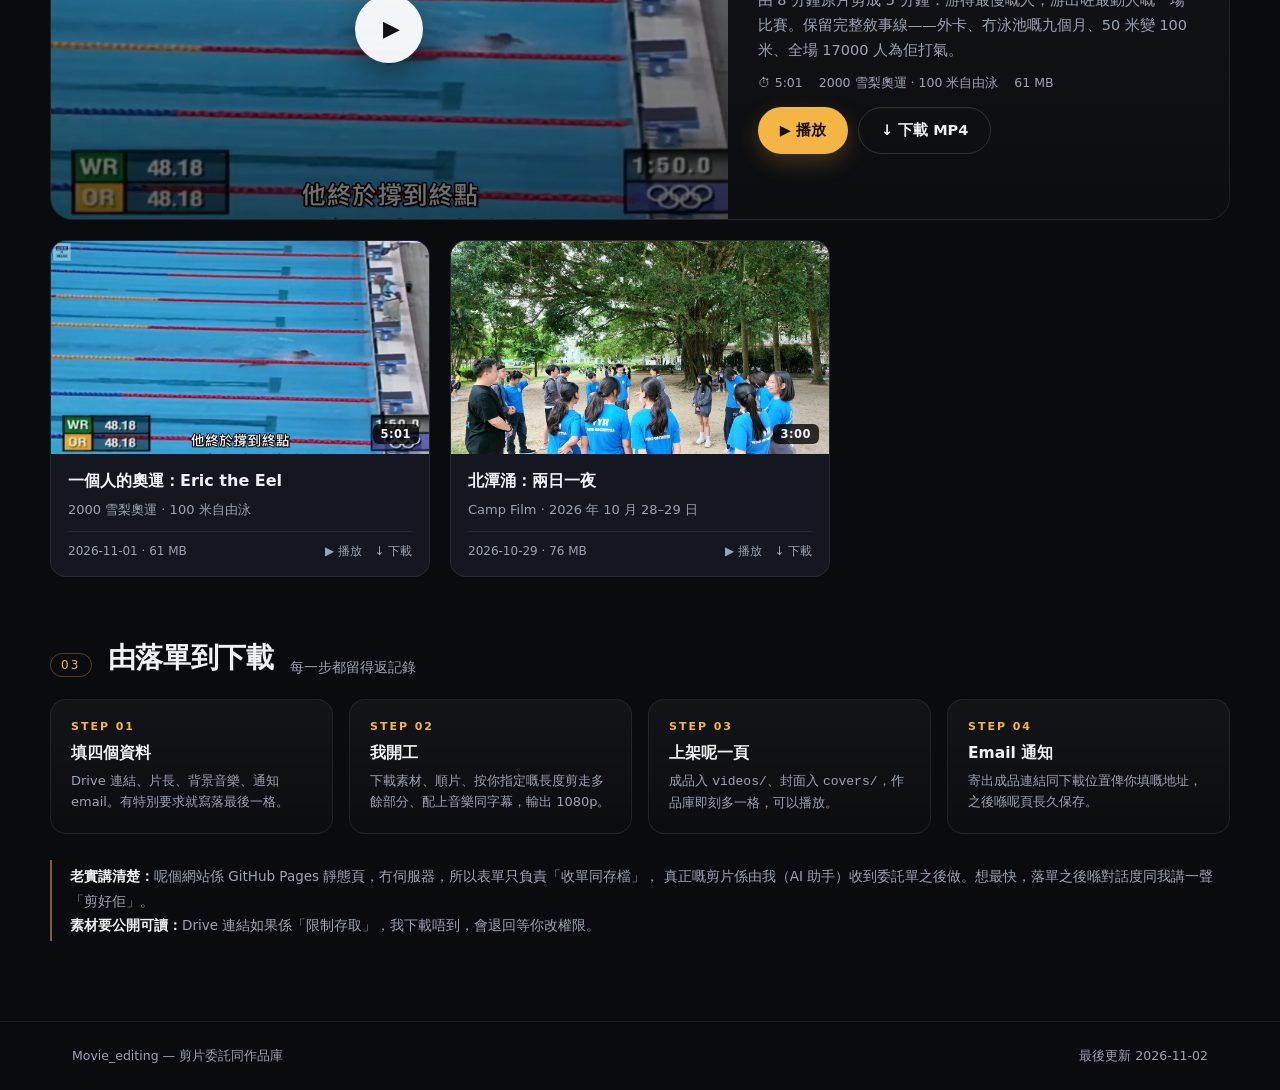
==== commit 2eba9d6d: "Show real output resolution per work instead of a blanket 1080p - edits.json 加 res 欄（Eric 720p、北潭涌 1" ====
--- a/index.html
+++ b/index.html
@@ -103,7 +103,7 @@
           <div class="trow"><span class="k">落單日</span><span class="v" id="tDate">—</span></div>
         </div>
         <div class="ticket-foot" id="ticketFoot">
-          完成規格：<b>MP4 · H.264 / AAC · 1080p</b><br>
+          完成規格：<b>MP4 · H.264 / AAC · 跟素材解析度（最高 1080p）</b><br>
           交片時間：<b>2–3 個工作天</b>
         </div>
       </aside>
